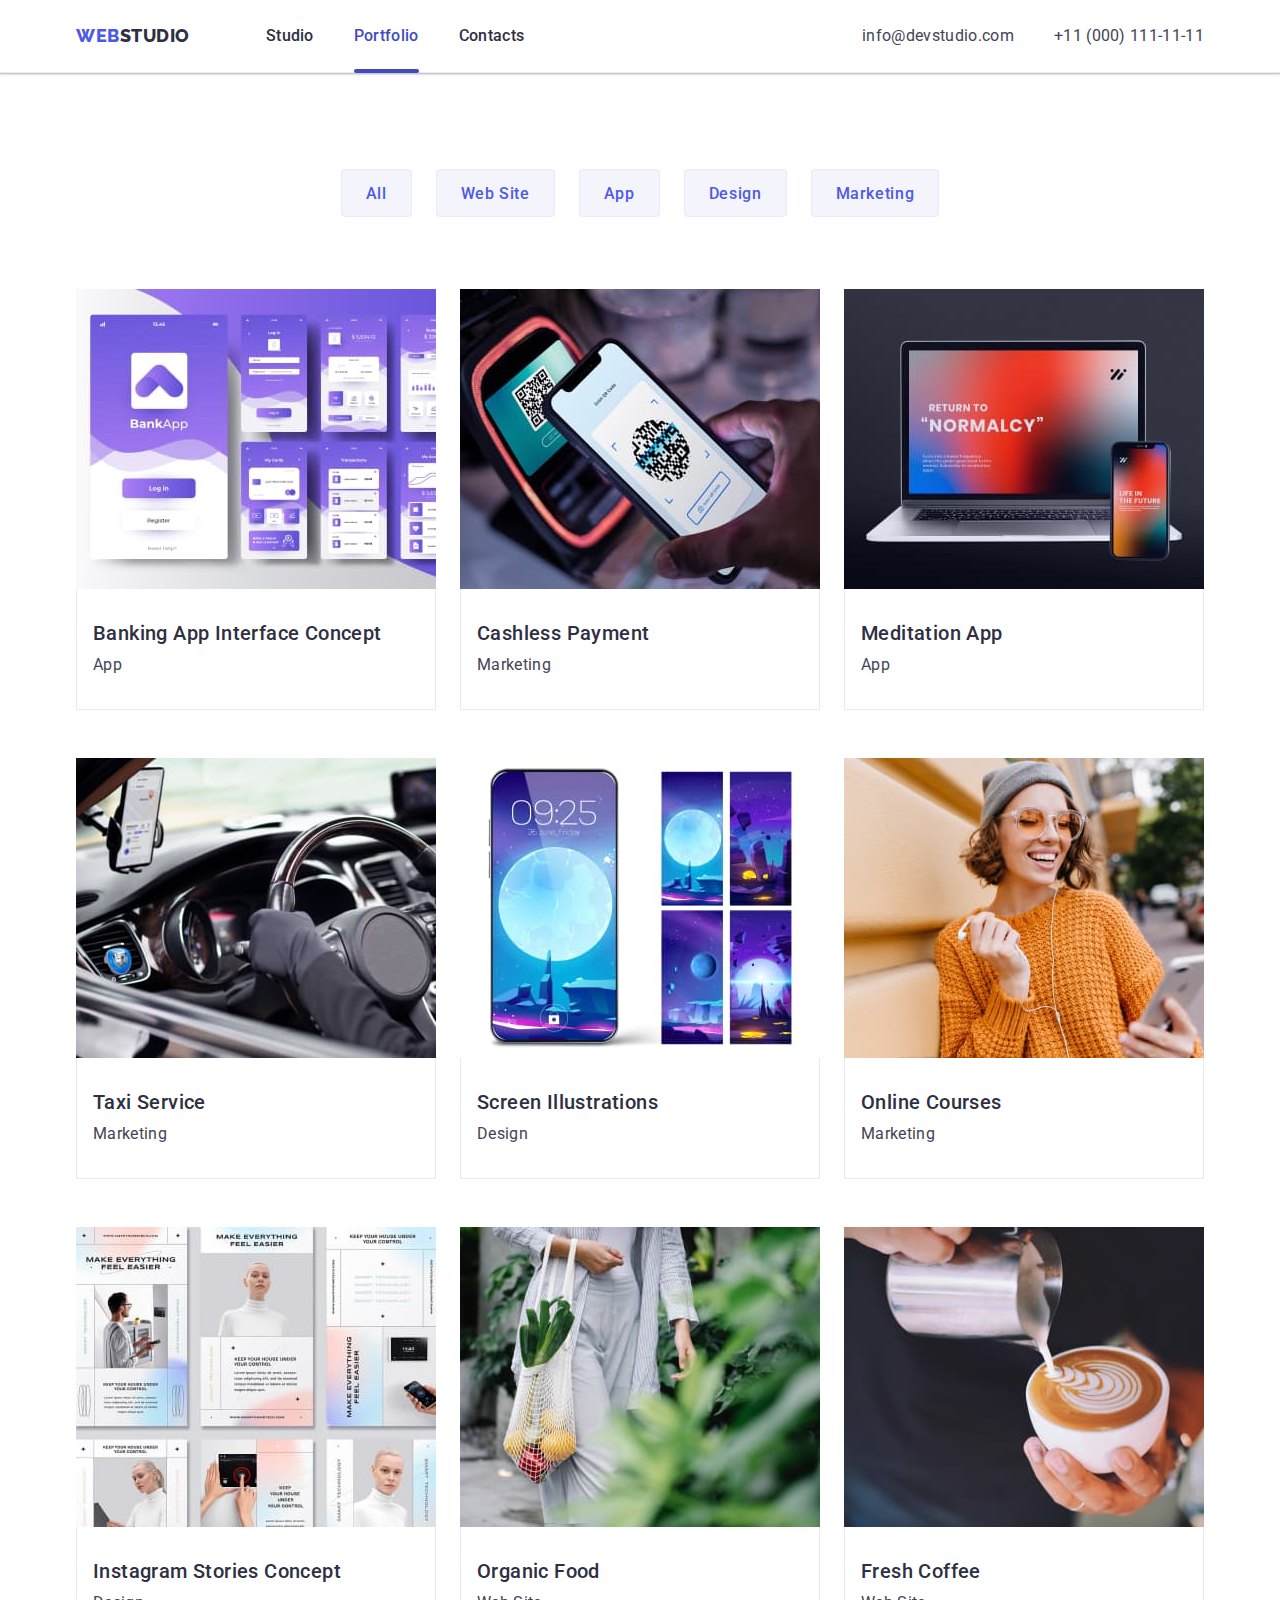
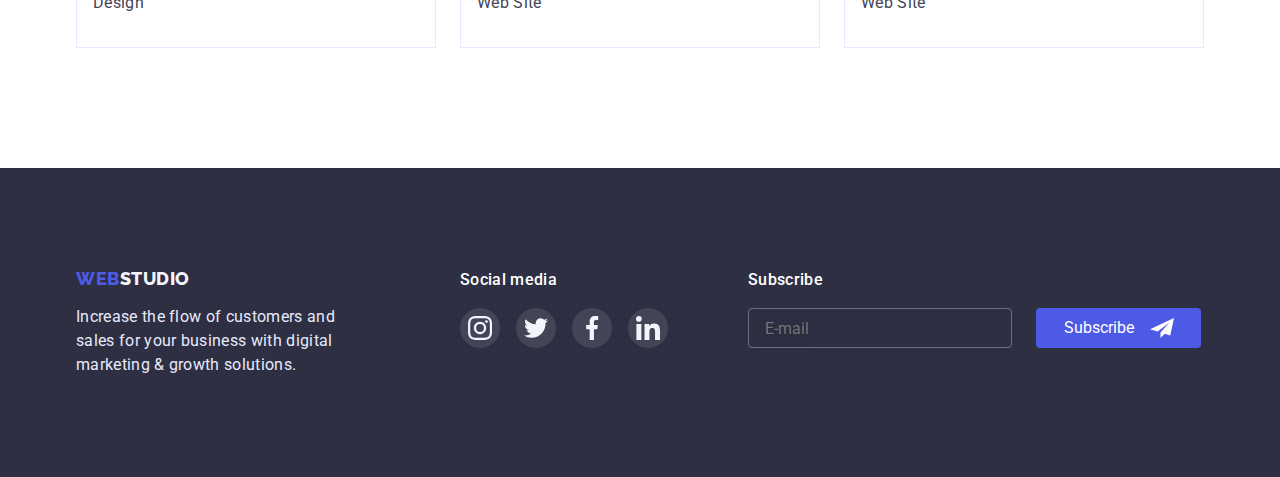
==== portfolio.html @ bc5c9323 "1" ====
<!DOCTYPE html>
<html lang="en">
  <head>
    <meta charset="UTF-8" />
    <meta http-equiv="X-UA-Compatible" content="IE=edge" />
    <meta name="viewport" content="width=device-width, initial-scale=1.0" />
    <title>Document</title>
    <link rel="preconnect" href="https://fonts.googleapis.com" />
    <link rel="preconnect" href="https://fonts.gstatic.com" crossorigin />
    <link
      href="https://fonts.googleapis.com/css2?family=Raleway:wght@800&family=Roboto:wght@400;500;700;900&display=swap"
      rel="stylesheet"
    />
    <link rel="stylesheet" href="./css/modern-normalize.css" />
    <link rel="stylesheet" href="./css/styles.css" />
  </head>
  <body>
    <header class="header">
      <div class="container header-container">
        <nav class="nav-list link">
          <a href="./index.html" class="logo-link link"
            >Web<span class="logo-span-header">Studio</span></a
          >
          <ul class="header-list list">
            <li class="header-title">
              <a href="./index.html" class="header-title-item link">Studio</a>
            </li>
            <li class="header-title">
              <a
                href="./portfolio.html"
                class="header-title-item link portfolio"
                >Portfolio</a
              >
            </li>
            <li class="header-title">
              <a href="" class="header-title-item link">Contacts</a>
            </li>
          </ul>
        </nav>
        <address class="contact-list-title">
          <ul class="contact-list list">
            <li class="contact-item-list">
              <a href="mailto:info@devstudio.com" class="contact-item link"
                >info@devstudio.com</a
              >
            </li>
            <li class="contact-item-list">
              <a href="tel:+110001111111" class="contact-item link"
                >+11 (000) 111-11-11</a
              >
            </li>
          </ul>
        </address>
      </div>
    </header>
    <main>
      <section class="portfolio-section">
        <div class="container">
          <h1 class="visually-hidden">gh</h1>
          <ul class="filters-list list">
            <li>
              <button type="button" class="filters-btn">All</button>
            </li>
            <li>
              <button type="button" class="filters-btn">Web Site</button>
            </li>
            <li>
              <button type="button" class="filters-btn">App</button>
            </li>
            <li>
              <button type="button" class="filters-btn">Design</button>
            </li>
            <li>
              <button type="button" class="filters-btn">Marketing</button>
            </li>
          </ul>
          <ul class="examples-title-list list">
            <li class="examples-list">
              <a href="" class="examples-link link">
                <div class="examples-img-div">
                  <img
                    src="./images/img8.jpg"
                    alt=""
                    width="360"
                    height="300"
                    class="link"
                  />
                  <p class="examples-img-text">
                    14 Stylish and User-Friendly App Design Concepts · Task
                    Manager App · Calorie Tracker App · Exotic Fruit Ecommerce
                    App · Cloud Storage App
                  </p>
                </div>
                <div class="examples-text-div">
                  <h2 class="examples-title">Banking App Interface Concept</h2>
                  <p class="examples-text">App</p>
                </div></a
              >
            </li>
            <li class="examples-list">
              <a href="" class="examples-link link">
                <div class="examples-img-div">
                  <img
                    src="./images/img9.jpg"
                    alt=""
                    width="360"
                    height="300"
                    class="link"
                  />
                  <p class="examples-img-text">
                    14 Stylish and User-Friendly App Design Concepts · Task
                    Manager App · Calorie Tracker App · Exotic Fruit Ecommerce
                    App · Cloud Storage App
                  </p>
                </div>
                <div class="examples-text-div">
                  <h2 class="examples-title">Cashless Payment</h2>
                  <p class="examples-text">Marketing</p>
                </div></a
              >
            </li>
            <li class="examples-list">
              <a href="" class="examples-link link">
                <div class="examples-img-div">
                  <img
                    src="./images/img10.jpg"
                    alt=""
                    width="360"
                    height="300"
                    class="link"
                  />
                  <p class="examples-img-text">
                    14 Stylish and User-Friendly App Design Concepts · Task
                    Manager App · Calorie Tracker App · Exotic Fruit Ecommerce
                    App · Cloud Storage App
                  </p>
                </div>
                <div class="examples-text-div">
                  <h2 class="examples-title">Meditation App</h2>
                  <p class="examples-text">App</p>
                </div>
              </a>
            </li>
            <li class="examples-list">
              <a href="" class="examples-link link">
                <div class="examples-img-div">
                  <img
                    src="./images/img11.jpg"
                    alt=""
                    width="360"
                    height="300"
                    class="link"
                  />
                  <p class="examples-img-text">
                    14 Stylish and User-Friendly App Design Concepts · Task
                    Manager App · Calorie Tracker App · Exotic Fruit Ecommerce
                    App · Cloud Storage App
                  </p>
                </div>
                <div class="examples-text-div">
                  <h2 class="examples-title">Taxi Service</h2>
                  <p class="examples-text">Marketing</p>
                </div></a
              >
            </li>
            <li class="examples-list">
              <a href="" class="examples-link link">
                <div class="examples-img-div">
                  <img
                    src="./images/img12.jpg"
                    alt=""
                    width="360"
                    height="300"
                    class="link"
                  />
                  <p class="examples-img-text">
                    14 Stylish and User-Friendly App Design Concepts · Task
                    Manager App · Calorie Tracker App · Exotic Fruit Ecommerce
                    App · Cloud Storage App
                  </p>
                </div>
                <div class="examples-text-div">
                  <h2 class="examples-title">Screen Illustrations</h2>
                  <p class="examples-text">Design</p>
                </div></a
              >
            </li>
            <li class="examples-list">
              <a href="" class="examples-link link">
                <div class="examples-img-div">
                  <img
                    src="./images/img13.jpg"
                    alt=""
                    width="360"
                    height="300"
                    class="link"
                  />
                  <p class="examples-img-text">
                    14 Stylish and User-Friendly App Design Concepts · Task
                    Manager App · Calorie Tracker App · Exotic Fruit Ecommerce
                    App · Cloud Storage App
                  </p>
                </div>
                <div class="examples-text-div">
                  <h2 class="examples-title">Online Courses</h2>
                  <p class="examples-text">Marketing</p>
                </div></a
              >
            </li>
            <li class="examples-list">
              <a href="" class="examples-link link">
                <div class="examples-img-div">
                  <img
                    src="./images/img14.jpg"
                    alt=""
                    width="360"
                    height="300"
                    class="link"
                  />
                  <p class="examples-img-text">
                    14 Stylish and User-Friendly App Design Concepts · Task
                    Manager App · Calorie Tracker App · Exotic Fruit Ecommerce
                    App · Cloud Storage App
                  </p>
                </div>
                <div class="examples-text-div">
                  <h2 class="examples-title">Instagram Stories Concept</h2>
                  <p class="examples-text">Design</p>
                </div></a
              >
            </li>
            <li class="examples-list">
              <a href="" class="examples-link link">
                <div class="examples-img-div">
                  <img
                    src="./images/img15.jpg"
                    alt=""
                    width="360"
                    height="300"
                    class="link"
                  />
                  <p class="examples-img-text">
                    14 Stylish and User-Friendly App Design Concepts · Task
                    Manager App · Calorie Tracker App · Exotic Fruit Ecommerce
                    App · Cloud Storage App
                  </p>
                </div>
                <div class="examples-text-div">
                  <h2 class="examples-title">Organic Food</h2>
                  <p class="examples-text">Web Site</p>
                </div></a
              >
            </li>
            <li class="examples-list">
              <a href="" class="examples-link link">
                <div class="examples-img-div">
                  <img
                    src="./images/img16.jpg"
                    alt=""
                    width="360"
                    height="300"
                    class="link"
                  />
                  <p class="examples-img-text">
                    14 Stylish and User-Friendly App Design Concepts · Task
                    Manager App · Calorie Tracker App · Exotic Fruit Ecommerce
                    App · Cloud Storage App
                  </p>
                </div>
                <div class="examples-text-div">
                  <h2 class="examples-title">Fresh Coffee</h2>
                  <p class="examples-text">Web Site</p>
                </div></a
              >
            </li>
          </ul>
        </div>
      </section>
    </main>
    <footer class="footer">
      <div class="container footer-div">
        <div>
          <a href="./index.html" class="logo-link link"
            >Web<span class="logo-span-footer">Studio</span></a
          >
          <p class="footer-text">
            Increase the flow of customers and sales for your business with
            digital marketing & growth solutions.
          </p>
        </div>
        <div class="footer-soc-div">
          <p class="footer-soc-text">Social media</p>
          <ul class="footer-soc-list list">
            <li class="footer-soc-item">
              <a class="footer-soc-link link" href="">
                <svg width="24" height="24" class="footer-soc-icon">
                  <use href="./images/icons.svg#icon-instagram"></use>
                </svg>
              </a>
            </li>
            <li class="footer-soc-item">
              <a class="footer-soc-link link" href="">
                <svg width="24" height="24" class="footer-soc-icon">
                  <use href="./images/icons.svg#icon-twitter"></use>
                </svg>
              </a>
            </li>
            <li class="footer-soc-item">
              <a class="footer-soc-link link" href="">
                <svg width="24" height="24" class="footer-soc-icon">
                  <use href="./images/icons.svg#icon-facebook"></use>
                </svg>
              </a>
            </li>
            <li class="footer-soc-item">
              <a class="footer-soc-link link" href="">
                <svg width="24" height="24" class="footer-soc-icon">
                  <use href="./images/icons.svg#icon-linkedin"></use>
                </svg>
              </a>
            </li>
          </ul>
        </div>
        <div class="footer-email-div">
          <p class="footer-sub-text">Subscribe</p>
          <form class="footer-form">
            <input
              type="email"
              name="footer-email"
              class="footer-email"
              placeholder="E-mail"
            />
            <button type="submit" class="footer-sub-btn">
              Subscribe
              <svg width="24" height="24">
                <use href="./images/icons.svg#icon-telegram"></use>
              </svg>
            </button>
          </form>
        </div>
      </div>
    </footer>
  </body>
</html>
---- css/styles.css ----
body {
  font-family: "Roboto", sans-serif;
  font-style: normal;
  background-color: var(--color5);
  color: var(--color3);
}
:root {
  --color1: #4d5ae5;
  --color2: #2e2f42;
  --color3: #434455;
  --color4: #404bbf;
  --color5: #ffffff;
  --color6: #f4f4fd;
  --color7: #e7e9fc;
  --gradient-color: linear-gradient(
    rgba(46, 47, 66, 0.7),
    rgba(46, 47, 66, 0.7)
  );
}
ul {
  margin: 0;
  padding: 0;
}
h1,
h2,
h3 {
  margin: 0;
  padding: 0;
}
p {
  margin: 0;
  padding: 0;
}
img {
  display: block;
  max-width: 100%;
  height: auto;
}
label {
  display: block;
}
.container {
  width: 1158px;
  margin: 0 auto;
  padding: 0 15px;
}
.section {
  padding: 120px 0;
}
.visually-hidden {
  position: absolute;
  width: 1px;
  height: 1px;
  margin: -1px;
  border: 0;
  padding: 0;
  white-space: nowrap;
  clip-path: inset(100%);
  clip: rect(0 0 0 0);
  overflow: hidden;
}
/* ----------Header-------- */
.header {
  border-bottom: 1px solid var(--color7);
  box-shadow: 0px 2px 1px rgba(46, 47, 66, 0.08),
    0px 1px 1px rgba(46, 47, 66, 0.16), 0px 1px 6px rgba(46, 47, 66, 0.08);
}
.header-container {
  display: flex;
  justify-content: space-between;
  align-items: center;
}
.nav-list {
  display: flex;
  align-items: center;
}
.logo-link {
  list-style: none;
  font-family: "Raleway", sans-serif;
  font-weight: 800;
  font-size: 18px;
  line-height: 1.17;
  letter-spacing: 0.03em;
  text-transform: uppercase;
  text-decoration: none;
  color: var(--color1);
}
.logo-link {
  margin-right: 76px;
}
.link {
  text-decoration: none;
}
.logo-span-header {
  color: var(--color2);
}
.list {
  list-style: none;
}
.header-list {
  display: flex;
  gap: 40px;
}
.header-list {
  list-style: none;
}
.header-title-item {
  font-weight: 500;
  font-size: 16px;
  line-height: 1.5;
  letter-spacing: 0.02em;
  color: var(--color2);
  padding: 24px 0;
  display: block;
  position: relative;
  transition-property: color;
  transition-duration: 250ms;
  transition-timing-function: cubic-bezier(0.4, 0, 0.2, 1);
}
.header-title-item:hover,
.header-title-item:focus {
  color: var(--color4);
}
.contact-list-title {
  font-style: normal;
}
.contact-list {
  display: flex;
  gap: 40px;
}
.contact-item {
  font-size: 16px;
  line-height: 1.5;
  letter-spacing: 0.02em;
  color: var(--color3);
  transition-property: color;
  transition-duration: 250ms;
  transition-timing-function: cubic-bezier(0.4, 0, 0.2, 1);
}
.contact-item:hover,
.contact-item:focus {
  color: var(--color4);
}

.studio::after,
.portfolio::after {
  background-color: var(--color4);
  border-radius: 2px;
  width: 100%;
  height: 4px;
  content: "";
  display: block;
  position: absolute;
  bottom: -1px;
}
.studio,
.portfolio {
  color: var(--color4);
}
/* ----------Sector 1 index.html--------- */
.title {
  background-color: var(--color2);
  background-image: var(--gradient-color), url(../images/people-office\ 1.jpg);
  background-repeat: no-repeat;
  background-position: center;
  background-size: cover;
  max-width: 1440px;
  margin: 0 auto;
}
.title-text {
  font-weight: 700;
  font-size: 56px;
  line-height: 1.07;
  text-align: center;
  letter-spacing: 0.02em;
  color: var(--color5);
  margin-bottom: 48px;
}
.title-btn {
  width: 169px;
  height: 56px;
  font-family: "Roboto", sans-serif;
  font-weight: 500;
  font-size: 16px;
  line-height: 1.5;
  letter-spacing: 0.04em;
  color: var(--color5);
  cursor: pointer;
  background-color: var(--color1);
  box-shadow: 0px 4px 4px rgba(0, 0, 0, 0.15);
  border-radius: 4px;
  border: transparent;
  transition-property: background-color;
  transition-duration: 250ms;
  transition-timing-function: cubic-bezier(0.4, 0, 0.2, 1);
}
.title-btn:hover,
.title-btn:focus {
  background-color: var(--color4);
}
.title-container {
  max-width: 496px;
  padding: 188px 0;
  text-align: center;
}
/* ----------Sector 2 index.html--------- */
.plan-list-section {
  display: flex;
  align-items: flex-start;
  justify-content: center;
  gap: 24px;
}
.plan-list {
  flex-basis: 264px;
}
.plan-item {
  font-weight: 500;
  font-size: 20px;
  line-height: 1.2;
  letter-spacing: 0.02em;
  color: var(--color2);
}
.plan-item {
  margin-bottom: 8px;
  margin-top: 8px;
}
.plan-text {
  font-size: 16px;
  line-height: 1.5;
  letter-spacing: 0.02em;
}
.plan-div {
  width: 264px;
  height: 112px;
  background-color: var(--color6);
  display: flex;
  justify-content: center;
  align-items: center;
}
.plan-icon {
  width: 64px;
  height: 64px;
}
/* ----------Sector 3 index.html--------- */
.servises-title-list {
  font-weight: 700;
  font-size: 36px;
  line-height: 1.11;
  text-align: center;
  letter-spacing: 0.02em;
  text-transform: capitalize;
  color: var(--color2);
}
.servises-title-list {
  margin-bottom: 72px;
}
.servises-list {
  display: flex;
  align-items: center;
  justify-content: center;
  gap: 24px;
}

.servises-section {
  padding-top: 0;
}
/* ----------Sector 4 index.html--------- */
.team {
  background-color: var(--color6);
}
.team-list {
  background-color: var(--color5);
  box-shadow: 0px 1px 6px rgba(46, 47, 66, 0.08),
    0px 1px 1px rgba(46, 47, 66, 0.16), 0px 2px 1px rgba(46, 47, 66, 0.08);
  border-radius: 0px 0px 4px 4px;
}
.team-heading {
  font-weight: 700;
  font-size: 36px;
  line-height: 1.11;
  text-align: center;
  letter-spacing: 0.02em;
  text-transform: capitalize;
  color: var(--color2);
}
.team-heading {
  margin-bottom: 72px;
}
.team-list-section {
  display: flex;
  align-items: center;
  justify-content: center;
  gap: 24px;
}
.team-title {
  font-weight: 500;
  font-size: 20px;
  line-height: 1.2;
  text-align: center;
  letter-spacing: 0.02em;
  color: var(--color2);
  margin-bottom: 8px;
}
.team-text {
  font-size: 16px;
  line-height: 1.5;
  text-align: center;
  letter-spacing: 0.02em;
  margin-bottom: 8px;
}
.team-card-div {
  padding: 32px 16px;
}
.team-soc-list {
  display: flex;
  justify-content: center;
  gap: 24px;
}
.team-soc-item {
  width: 40px;
  height: 40px;
}
.team-soc-link {
  width: 100%;
  height: 100%;
  border-radius: 50%;
  background-color: var(--color1);
  display: flex;
  justify-content: center;
  align-items: center;
  transition-property: background-color;
  transition-duration: 250ms;
  transition-timing-function: cubic-bezier(0.4, 0, 0.2, 1);
}
.team-soc-icon {
  fill: var(--color6);
}
.team-soc-link:hover,
.team-soc-link:focus {
  background-color: var(--color4);
}
/* ----------Sector 5 index.html--------- */
.custumers-text {
  font-weight: 700;
  font-size: 36px;
  line-height: 1.11;
  text-align: center;
  letter-spacing: 0.02em;
  text-transform: capitalize;
  color: var(--color2);
  margin-bottom: 72px;
}
.custumers-list {
  display: flex;
  justify-content: center;
  align-items: center;
  gap: 24px;
}
.custumers-icon {
  width: 104px;
  height: 56px;
  fill: #8e8f99;
  transition-property: fill;
  transition-duration: 250ms;
  transition-timing-function: cubic-bezier(0.4, 0, 0.2, 1);
}
.custumers-link {
  width: 168px;
  height: 88px;
  display: flex;
  justify-content: center;
  align-items: center;
  border: 1px solid #8e8f99;
  border-radius: 4px;
  transition-property: border-color;
  transition-duration: 250ms;
  transition-timing-function: cubic-bezier(0.4, 0, 0.2, 1);
}
.custumers-link:hover,
.custumers-link:focus {
  border-color: var(--color4);
}
.custumers-link:hover .custumers-icon,
.custumers-link:focus .custumers-icon {
  fill: var(--color4);
}

/* ----------Sector 1 portfolio.html--------- */
.portfolio-section {
  padding: 96px 0 120px 0;
}
.filters-list {
  margin-bottom: 72px;
}
.filters-list {
  display: flex;
  align-items: center;
  justify-content: center;
  gap: 24px;
}
.filters-btn {
  cursor: pointer;
  background-color: var(--color6);
  border: 1px solid var(--color7);
  border-radius: 4px;
  flex: none;
  order: 3;
  flex-grow: 0;
  height: 48px;
  padding: 12px 24px;
}
.filters-btn {
  font-family: "Roboto", sans-serif;
  font-weight: 500;
  font-size: 16px;
  line-height: 1.5;
  text-align: center;
  letter-spacing: 0.04em;
  color: var(--color1);
  transition-property: color, background-color, border, box-shadow;
  transition-duration: 250ms;
  transition-timing-function: cubic-bezier(0.4, 0, 0.2, 1);
}
.filters-btn:hover,
.filters-btn:focus {
  color: var(--color5);
  background-color: var(--color4);
  box-shadow: 0px 3px 1px rgba(0, 0, 0, 0.1), 0px 2px 1px rgba(0, 0, 0, 0.08),
    0px 2px 2px rgba(0, 0, 0, 0.12);
  border-radius: 4px;
  border: 1px solid var(--color4);
}
.examples-title-list {
  display: flex;
  align-items: center;
  flex-direction: row;
  justify-content: center;
  flex-wrap: wrap;
  row-gap: 48px;
  column-gap: 24px;
}
.examples-title {
  font-weight: 500;
  font-size: 20px;
  line-height: 1.2;
  letter-spacing: 0.02em;
  color: var(--color2);
  margin-bottom: 8px;
}
.examples-text {
  font-size: 16px;
  line-height: 1.5;
  letter-spacing: 0.02em;
  color: var(--color3);
}
.examples-list:hover .examples-img-text {
  transform: translateY(0);
}
.examples-link {
  display: block;
  transition-property: box-shadow;
  transition-duration: 250ms;
  transition-timing-function: cubic-bezier(0.4, 0, 0.2, 1);
}
.examples-img-div {
  position: relative;
  overflow: hidden;
}
.examples-img-text {
  position: absolute;
  top: 0;
  font-size: 16px;
  line-height: 1.5;
  letter-spacing: 0.02em;
  padding: 40px 32px;
  color: var(--color6);
  background-color: var(--color1);
  height: 100%;
  width: 100%;
  transform: translateY(100%);
  transition-property: transform;
  transition-duration: 250ms;
  transition-timing-function: cubic-bezier(0.4, 0, 0.2, 1);
}
.examples-link:hover,
.examples-link:focus {
  box-shadow: 0px 1px 6px rgba(46, 47, 66, 0.08),
    0px 1px 1px rgba(46, 47, 66, 0.16), 0px 2px 1px rgba(46, 47, 66, 0.08);
}
.examples-text-div {
  padding: 32px 0;
  padding-left: 16px;
  border-left: 1px solid var(--color7);
  border-right: 1px solid var(--color7);
  border-bottom: 1px solid var(--color7);
}
/* ---------Footer--------- */
.footer {
  background-color: var(--color2);
  padding: 100px 0;
}
.footer-div {
  display: flex;
}
.footer-text {
  font-size: 16px;
  line-height: 1.5;
  letter-spacing: 0.02em;
  color: var(--color7);
}
.footer-text {
  max-width: 264px;
  margin-top: 16px;
}
.logo-span-footer {
  color: var(--color6);
}
.footer-soc-div {
  margin-left: 120px;
}
.footer-soc-text {
  font-weight: 500;
  font-size: 16px;
  line-height: 1.5;
  letter-spacing: 0.02em;
  color: var(--color5);
  margin-bottom: 16px;
}
.footer-soc-list {
  display: flex;
  justify-content: center;
  gap: 16px;
}
.footer-soc-item {
  width: 40px;
  height: 40px;
}
.footer-soc-link {
  width: 100%;
  height: 100%;
  border-radius: 50%;
  background-color: rgba(255, 255, 255, 0.1);
  display: flex;
  justify-content: center;
  align-items: center;
  transition-property: background-color;
  transition-duration: 250ms;
  transition-timing-function: cubic-bezier(0.4, 0, 0.2, 1);
}
.footer-soc-icon {
  fill: var(--color6);
}
.footer-soc-link:hover,
.footer-soc-link:focus {
  background-color: #31d0aa;
}
.footer-email-div {
  margin-left: 80px;
}
.footer-form {
  display: flex;
  margin-top: 16px;
}
.footer-sub-text {
  font-weight: 500;
  font-size: 16px;
  line-height: 1.5;
  letter-spacing: 0.02em;
  color: var(--color5);
}
.footer-email {
  border: 1px solid rgba(255, 255, 255, 0.3);
  filter: drop-shadow(0px 4px 4px rgba(0, 0, 0, 0.15));
  border-radius: 4px;
  background-color: transparent;
  width: 264px;
  height: 40px;
  padding: 8px 0 8px 16px;
}
.footer-sub-btn {
  display: flex;
  flex-direction: row;
  justify-content: center;
  align-items: center;
  padding: 8px 24px;
  gap: 16px;
  color: var(--color5);
  background: var(--color1);
  border-radius: 4px;
  border: transparent;
  width: 165px;
  height: 40px;
  margin-left: 24px;
}
/*-----------Modal-window----------*/
.backdrop {
  position: fixed;
  top: 0;
  width: 100%;
  height: 100%;
  background-color: rgba(46, 47, 66, 0.4);
  transition-property: opacity, visibility;
  transition-duration: 250ms;
  transition-timing-function: cubic-bezier(0.4, 0, 0.2, 1);
}
.modal {
  width: 408px;
  min-height: 584px;
  background-color: #fcfcfc;
  box-shadow: 0px 1px 1px rgba(0, 0, 0, 0.14), 0px 1px 3px rgba(0, 0, 0, 0.12),
    0px 2px 1px rgba(0, 0, 0, 0.2);
  border-radius: 4px;
  position: absolute;
  top: 50%;
  left: 50%;
  transform: translate(-50%, -50%);
  padding: 24px;
  padding-top: 72px;
}
.modal-close-btn {
  height: 24px;
  width: 24px;
  justify-content: center;
  align-items: center;
  background-color: #e7e9fc;
  border: 1px solid rgba(0, 0, 0, 0.1);
  border-radius: 50%;
  display: flex;
  position: absolute;
  top: 24px;
  right: 24px;
  cursor: pointer;
  transition-property: fill, background-color;
  transition-duration: 250ms;
  transition-timing-function: cubic-bezier(0.4, 0, 0.2, 1);
}
.modal-close-btn:hover,
.modal-close-btn:focus {
  fill: #fff;
  background-color: var(--color4);
}
.is-hidden {
  opacity: 0;
  visibility: hidden;
  pointer-events: none;
}
.modal-div {
  margin-bottom: 8px;
}
.modal-title {
  font-weight: 500;
  font-size: 16px;
  line-height: 1.5;
  text-align: center;
  letter-spacing: 0.02em;
  margin-bottom: 16px;
}
.modal-input {
  width: 100%;
  height: 40px;
  border: 1px solid rgba(33, 33, 33, 0.2);
  border-radius: 4px;
  padding-left: 38px;
  outline: transparent;
  transition-property: border-color;
  transition-duration: 250ms;
  transition-timing-function: cubic-bezier(0.4, 0, 0.2, 1);
}
.modal-input:focus {
  border-color: var(--color1);
}
.modal-input:focus + .modal-input-svg {
  fill: var(--color1);
}
.modal-textarea {
  width: 100%;
  height: 120px;
  resize: none;
}
.modal-label {
  font-size: 12px;
  line-height: 1.17;
  letter-spacing: 0.01em;
  color: #8e8f99;
  margin-bottom: 4px;
}
.modal-input-div {
  position: relative;
}
.modal-input-svg {
  position: absolute;
  top: 50%;
  left: 16px;
  transform: translateY(-50%);
  transition-property: fill;
  transition-duration: 250ms;
  transition-timing-function: cubic-bezier(0.4, 0, 0.2, 1);
}
.modal-textarea-div {
  margin-bottom: 16px;
}
.modal-textarea {
  display: block;
  width: 100%;
  height: 120px;
  padding: 8px 16px;
  border: 1px solid rgba(33, 33, 33, 0.2);
  border-radius: 4px;
  outline: transparent;
  transition-property: border-color;
  transition-duration: 250ms;
  transition-timing-function: cubic-bezier(0.4, 0, 0.2, 1);
}
.modal-textarea:focus {
  border-color: var(--color1);
}
.modal-check:checked + .modal-check-text span {
  border: none;
  background-color: var(--color4);
  fill: var(--color6);
}
.modal-check:focus + .modal-check-text span {
  border-color: var(--color4);
}
.modal-check-text {
  font-size: 12px;
  line-height: 1.17;
  letter-spacing: 0.04em;
  color: #757575;
  display: flex;
  align-items: baseline;
  margin-bottom: 24px;
}
.modal-check-span {
  margin-right: 8px;
}
.modal-check-text span {
  width: 16px;
  height: 16px;
  border: 1.25px solid #2e2f42;
  border-radius: 2px;
  display: flex;
  align-items: center;
  justify-content: center;
  fill: transparent;
  transition-property: fill, background-color, border, border-color;
  transition-duration: 250ms;
  transition-timing-function: cubic-bezier(0.4, 0, 0.2, 1);
}
.modal-check-link {
  font-size: 12px;
  line-height: 1.33;
  letter-spacing: 0.04em;
  text-decoration-line: underline;
  color: var(--color1);
  margin-left: 4px;
}
.modal-send-btn {
  font-weight: 500;
  font-size: 16px;
  line-height: 1.5;
  text-align: center;
  letter-spacing: 0.04em;
  background-color: var(--color1);
  color: #fff;
  width: 169px;
  height: 56px;
  position: relative;
  left: 25%;
  box-shadow: 0px 4px 4px rgba(0, 0, 0, 0.15);
  border-radius: 4px;
  border-color: transparent;
  transition-property: background-color;
  transition-duration: 250ms;
  transition-timing-function: cubic-bezier(0.4, 0, 0.2, 1);
}
.modal-send-btn:hover,
.modal-send-btn:focus {
  background-color: var(--color4);
}
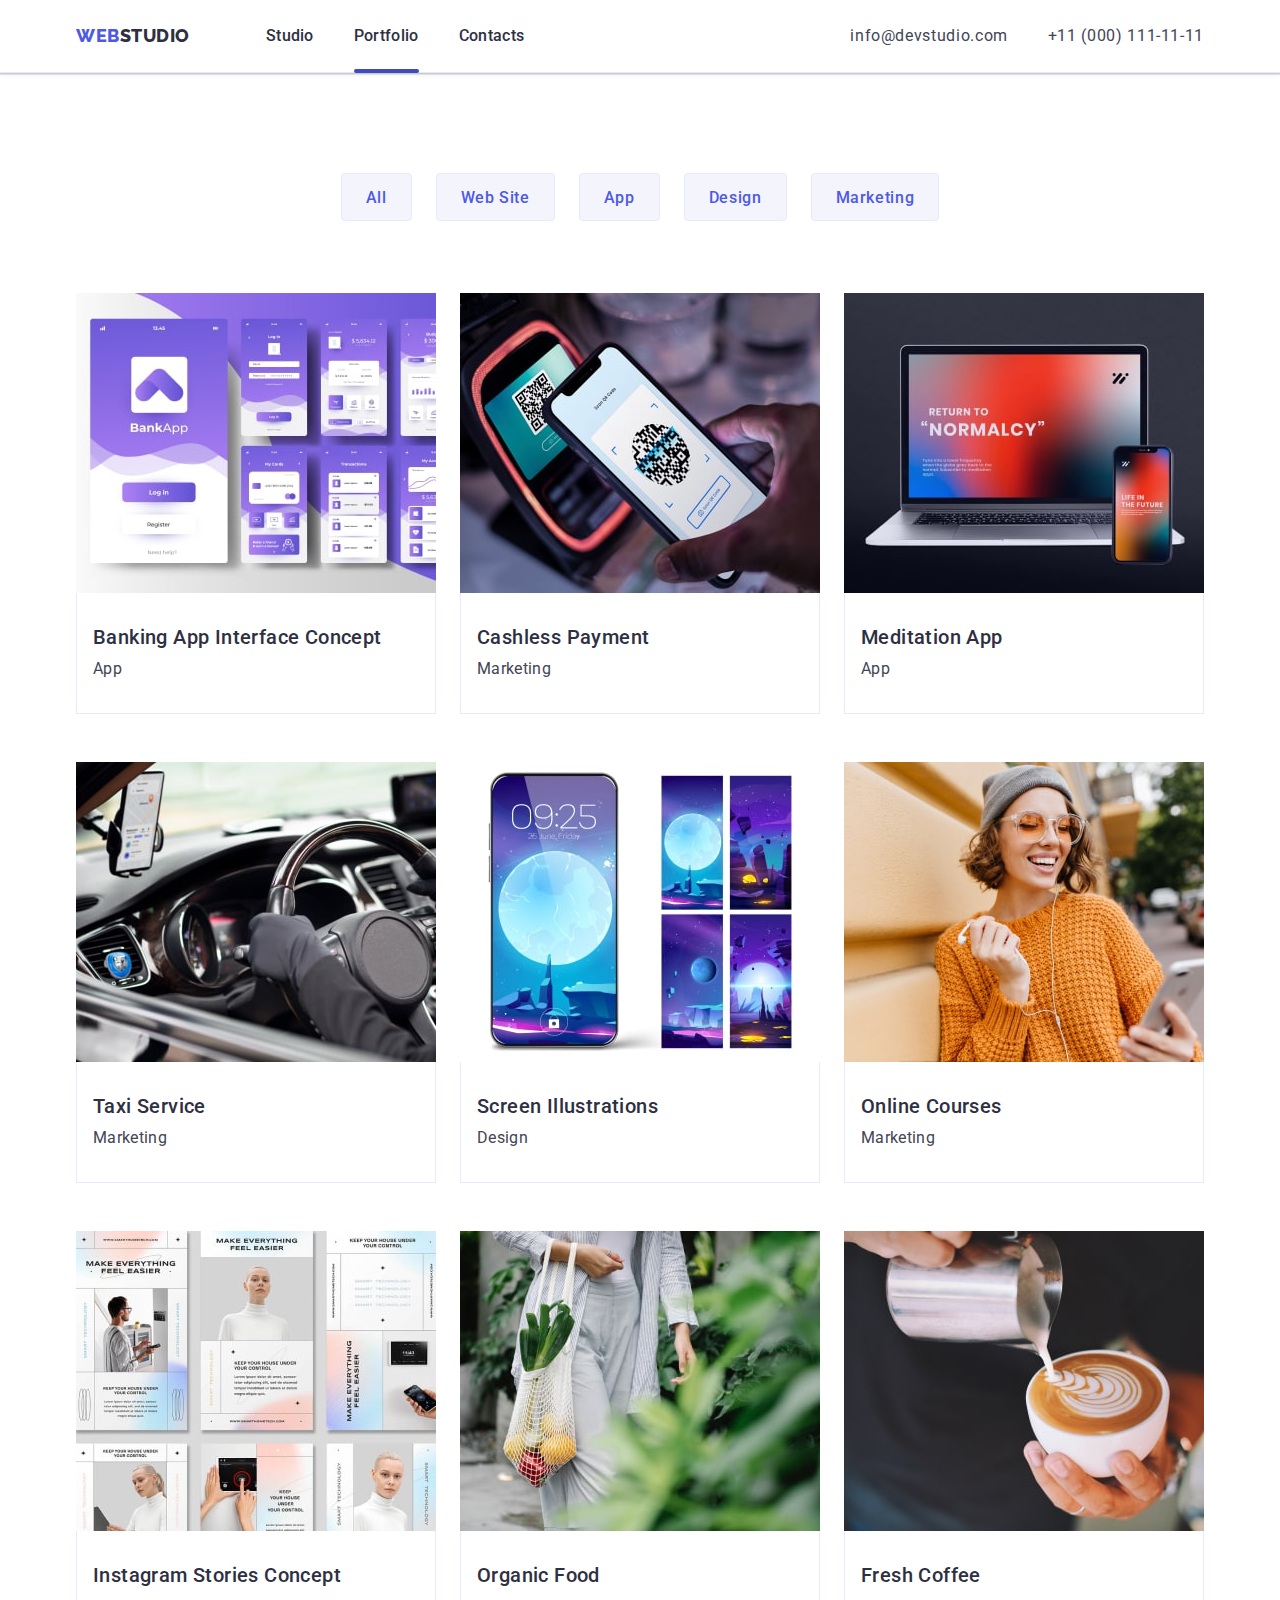
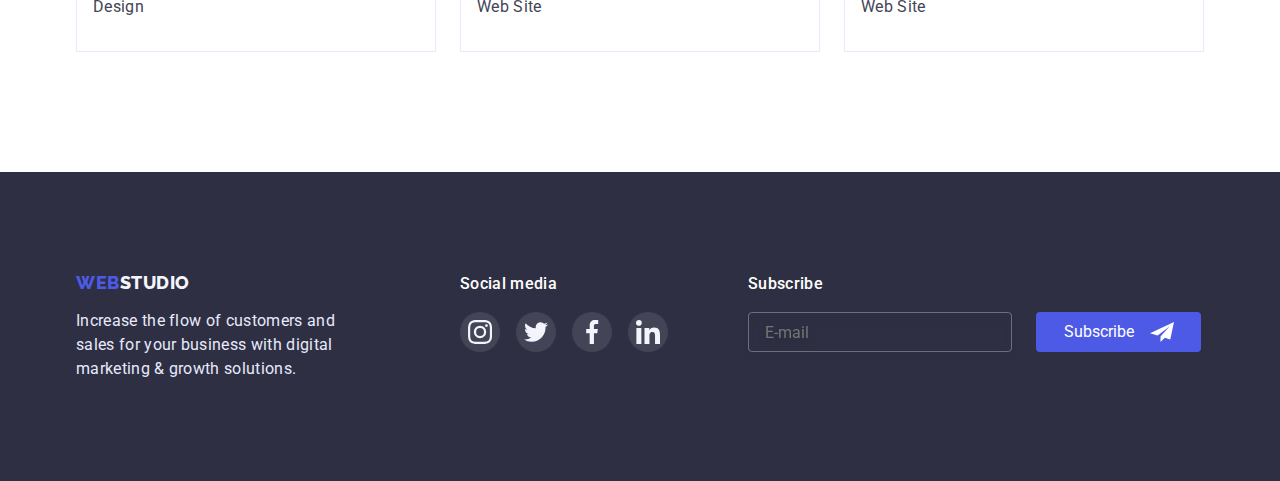
==== commit c6fbac9a: "3" ====
--- a/portfolio.html
+++ b/portfolio.html
@@ -17,40 +17,49 @@
   <body>
     <header class="header">
       <div class="container header-container">
-        <nav class="nav-list link">
+        <div class="menu-div">
           <a href="./index.html" class="logo-link link"
             >Web<span class="logo-span-header">Studio</span></a
           >
-          <ul class="header-list list">
-            <li class="header-title">
-              <a href="./index.html" class="header-title-item link">Studio</a>
-            </li>
-            <li class="header-title">
-              <a
-                href="./portfolio.html"
-                class="header-title-item link portfolio"
-                >Portfolio</a
-              >
-            </li>
-            <li class="header-title">
-              <a href="" class="header-title-item link">Contacts</a>
-            </li>
-          </ul>
-        </nav>
-        <address class="contact-list-title">
-          <ul class="contact-list list">
-            <li class="contact-item-list">
-              <a href="mailto:info@devstudio.com" class="contact-item link"
-                >info@devstudio.com</a
-              >
-            </li>
-            <li class="contact-item-list">
-              <a href="tel:+110001111111" class="contact-item link"
-                >+11 (000) 111-11-11</a
-              >
-            </li>
-          </ul>
-        </address>
+          <button type="button" class="menu-btn" data-menu-open>
+            <svg width="32" height="22" class="menu-icon">
+              <use href="./images/icons.svg#icon-menu"></use>
+            </svg>
+          </button>
+        </div>
+        <div class="nav-container">
+          <nav class="nav-list link">
+            <ul class="header-list list">
+              <li class="header-title">
+                <a href="./index.html" class="header-title-item link">Studio</a>
+              </li>
+              <li class="header-title">
+                <a
+                  href="./portfolio.html"
+                  class="header-title-item link portfolio"
+                  >Portfolio</a
+                >
+              </li>
+              <li class="header-title">
+                <a href="" class="header-title-item link">Contacts</a>
+              </li>
+            </ul>
+          </nav>
+          <address class="contact-list-title">
+            <ul class="contact-list list">
+              <li class="contact-item-list">
+                <a href="mailto:info@devstudio.com" class="contact-item link"
+                  >info@devstudio.com</a
+                >
+              </li>
+              <li class="contact-item-list">
+                <a href="tel:+110001111111" class="contact-item link"
+                  >+11 (000) 111-11-11</a
+                >
+              </li>
+            </ul>
+          </address>
+        </div>
       </div>
     </header>
     <main>
@@ -78,13 +87,36 @@
             <li class="examples-list">
               <a href="" class="examples-link link">
                 <div class="examples-img-div">
-                  <img
-                    src="./images/img8.jpg"
-                    alt=""
-                    width="360"
-                    height="300"
-                    class="link"
-                  />
+                  <picture>
+                    <source
+                      srcset="
+                        ./images/portfolio1-desk-1x-min.jpg 1x,
+                        ./images/portfolio1-desk-2x-min.jpg 2x
+                      "
+                      media="(min-width: 1158px)"
+                    />
+                    <source
+                      srcset="
+                        ./images/portfolio1-tab-1x-min.jpg 1x,
+                        ./images/portfolio1-tab-2x-min.jpg 2x
+                      "
+                      media="(min-width: 768px)"
+                    />
+                    <source
+                      srcset="
+                        ./images/portfolio1-mob-1x-min.jpg 1x,
+                        ./images/portfolio1-mob-2x-min.jpg 2x
+                      "
+                      media="(max-width: 767px)"
+                    />
+                    <img
+                      src="./images/portfolio1-desk-1x-min.jpg"
+                      alt=""
+                      width="396"
+                      height="280"
+                      class="link photo"
+                    />
+                  </picture>
                   <p class="examples-img-text">
                     14 Stylish and User-Friendly App Design Concepts · Task
                     Manager App · Calorie Tracker App · Exotic Fruit Ecommerce
@@ -100,13 +132,36 @@
             <li class="examples-list">
               <a href="" class="examples-link link">
                 <div class="examples-img-div">
-                  <img
-                    src="./images/img9.jpg"
-                    alt=""
-                    width="360"
-                    height="300"
-                    class="link"
-                  />
+                  <picture>
+                    <source
+                      srcset="
+                        ./images/portfolio2-desk-1x-min.jpg 1x,
+                        ./images/portfolio2-desk-2x-min.jpg 2x
+                      "
+                      media="(min-width: 1158px)"
+                    />
+                    <source
+                      srcset="
+                        ./images/portfolio2-tab-1x-min.jpg 1x,
+                        ./images/portfolio2-tab-2x-min.jpg 2x
+                      "
+                      media="(min-width: 768px)"
+                    />
+                    <source
+                      srcset="
+                        ./images/portfolio2-mob-1x-min.jpg 1x,
+                        ./images/portfolio2-mob-2x-min.jpg 2x
+                      "
+                      media="(max-width: 767px)"
+                    />
+                    <img
+                      src="./images/portfolio2-desk-1x-min.jpg"
+                      alt=""
+                      width="396"
+                      height="280"
+                      class="link photo"
+                    />
+                  </picture>
                   <p class="examples-img-text">
                     14 Stylish and User-Friendly App Design Concepts · Task
                     Manager App · Calorie Tracker App · Exotic Fruit Ecommerce
@@ -122,13 +177,36 @@
             <li class="examples-list">
               <a href="" class="examples-link link">
                 <div class="examples-img-div">
-                  <img
-                    src="./images/img10.jpg"
-                    alt=""
-                    width="360"
-                    height="300"
-                    class="link"
-                  />
+                  <picture>
+                    <source
+                      srcset="
+                        ./images/portfolio3-desk-1x-min.jpg 1x,
+                        ./images/portfolio3-desk-2x-min.jpg 2x
+                      "
+                      media="(min-width: 1158px)"
+                    />
+                    <source
+                      srcset="
+                        ./images/portfolio3-tab-1x-min.jpg 1x,
+                        ./images/portfolio3-tab-2x-min.jpg 2x
+                      "
+                      media="(min-width: 768px)"
+                    />
+                    <source
+                      srcset="
+                        ./images/portfolio3-mob-1x-min.jpg 1x,
+                        ./images/portfolio3-mob-2x-min.jpg 2x
+                      "
+                      media="(max-width: 767px)"
+                    />
+                    <img
+                      src="./images/portfolio3-desk-1x-min.jpg"
+                      alt=""
+                      width="396"
+                      height="280"
+                      class="link photo"
+                    />
+                  </picture>
                   <p class="examples-img-text">
                     14 Stylish and User-Friendly App Design Concepts · Task
                     Manager App · Calorie Tracker App · Exotic Fruit Ecommerce
@@ -144,13 +222,36 @@
             <li class="examples-list">
               <a href="" class="examples-link link">
                 <div class="examples-img-div">
-                  <img
-                    src="./images/img11.jpg"
-                    alt=""
-                    width="360"
-                    height="300"
-                    class="link"
-                  />
+                  <picture>
+                    <source
+                      srcset="
+                        ./images/portfolio4-desk-1x-min.jpg 1x,
+                        ./images/portfolio4-desk-2x-min.jpg 2x
+                      "
+                      media="(min-width: 1158px)"
+                    />
+                    <source
+                      srcset="
+                        ./images/portfolio4-tab-1x-min.jpg 1x,
+                        ./images/portfolio4-tab-2x-min.jpg 2x
+                      "
+                      media="(min-width: 768px)"
+                    />
+                    <source
+                      srcset="
+                        ./images/portfolio4-mob-1x-min.jpg 1x,
+                        ./images/portfolio4-mob-2x-min.jpg 2x
+                      "
+                      media="(max-width: 767px)"
+                    />
+                    <img
+                      src="./images/portfolio4-desk-1x-min.jpg"
+                      alt=""
+                      width="396"
+                      height="280"
+                      class="link photo"
+                    />
+                  </picture>
                   <p class="examples-img-text">
                     14 Stylish and User-Friendly App Design Concepts · Task
                     Manager App · Calorie Tracker App · Exotic Fruit Ecommerce
@@ -166,13 +267,36 @@
             <li class="examples-list">
               <a href="" class="examples-link link">
                 <div class="examples-img-div">
-                  <img
-                    src="./images/img12.jpg"
-                    alt=""
-                    width="360"
-                    height="300"
-                    class="link"
-                  />
+                  <picture>
+                    <source
+                      srcset="
+                        ./images/portfolio5-desk-1x-min.jpg 1x,
+                        ./images/portfolio5-desk-2x-min.jpg 2x
+                      "
+                      media="(min-width: 1158px)"
+                    />
+                    <source
+                      srcset="
+                        ./images/portfolio5-tab-1x-min.jpg 1x,
+                        ./images/portfolio5-tab-2x-min.jpg 2x
+                      "
+                      media="(min-width: 768px)"
+                    />
+                    <source
+                      srcset="
+                        ./images/portfolio5-mob-1x-min.jpg 1x,
+                        ./images/portfolio5-mob-2x-min.jpg 2x
+                      "
+                      media="(max-width: 767px)"
+                    />
+                    <img
+                      src="./images/portfolio5-desk-1x-min.jpg"
+                      alt=""
+                      width="396"
+                      height="280"
+                      class="link photo"
+                    />
+                  </picture>
                   <p class="examples-img-text">
                     14 Stylish and User-Friendly App Design Concepts · Task
                     Manager App · Calorie Tracker App · Exotic Fruit Ecommerce
@@ -188,13 +312,36 @@
             <li class="examples-list">
               <a href="" class="examples-link link">
                 <div class="examples-img-div">
-                  <img
-                    src="./images/img13.jpg"
-                    alt=""
-                    width="360"
-                    height="300"
-                    class="link"
-                  />
+                  <picture>
+                    <source
+                      srcset="
+                        ./images/portfolio6-desk-1x-min.jpg 1x,
+                        ./images/portfolio6-desk-2x-min.jpg 2x
+                      "
+                      media="(min-width: 1158px)"
+                    />
+                    <source
+                      srcset="
+                        ./images/portfolio6-tab-1x-min.jpg 1x,
+                        ./images/portfolio6-tab-2x-min.jpg 2x
+                      "
+                      media="(min-width: 768px)"
+                    />
+                    <source
+                      srcset="
+                        ./images/portfolio6-mob-1x-min.jpg 1x,
+                        ./images/portfolio6-mob-2x-min.jpg 2x
+                      "
+                      media="(max-width: 767px)"
+                    />
+                    <img
+                      src="./images/portfolio6-desk-1x-min.jpg"
+                      alt=""
+                      width="396"
+                      height="280"
+                      class="link photo"
+                    />
+                  </picture>
                   <p class="examples-img-text">
                     14 Stylish and User-Friendly App Design Concepts · Task
                     Manager App · Calorie Tracker App · Exotic Fruit Ecommerce
@@ -210,13 +357,36 @@
             <li class="examples-list">
               <a href="" class="examples-link link">
                 <div class="examples-img-div">
-                  <img
-                    src="./images/img14.jpg"
-                    alt=""
-                    width="360"
-                    height="300"
-                    class="link"
-                  />
+                  <picture>
+                    <source
+                      srcset="
+                        ./images/portfolio7-desk-1x-min.jpg 1x,
+                        ./images/portfolio7-desk-2x-min.jpg 2x
+                      "
+                      media="(min-width: 1158px)"
+                    />
+                    <source
+                      srcset="
+                        ./images/portfolio7-tab-1x-min.jpg 1x,
+                        ./images/portfolio7-tab-2x-min.jpg 2x
+                      "
+                      media="(min-width: 768px)"
+                    />
+                    <source
+                      srcset="
+                        ./images/portfolio7-mob-1x-min.jpg 1x,
+                        ./images/portfolio7-mob-2x-min.jpg 2x
+                      "
+                      media="(max-width: 767px)"
+                    />
+                    <img
+                      src="./images/portfolio7-desk-1x-min.jpg"
+                      alt=""
+                      width="396"
+                      height="280"
+                      class="link photo"
+                    />
+                  </picture>
                   <p class="examples-img-text">
                     14 Stylish and User-Friendly App Design Concepts · Task
                     Manager App · Calorie Tracker App · Exotic Fruit Ecommerce
@@ -232,13 +402,36 @@
             <li class="examples-list">
               <a href="" class="examples-link link">
                 <div class="examples-img-div">
-                  <img
-                    src="./images/img15.jpg"
-                    alt=""
-                    width="360"
-                    height="300"
-                    class="link"
-                  />
+                  <picture>
+                    <source
+                      srcset="
+                        ./images/portfolio8-desk-1x-min.jpg 1x,
+                        ./images/portfolio8-desk-2x-min.jpg 2x
+                      "
+                      media="(min-width: 1158px)"
+                    />
+                    <source
+                      srcset="
+                        ./images/portfolio8-tab-1x-min.jpg 1x,
+                        ./images/portfolio8-tab-2x-min.jpg 2x
+                      "
+                      media="(min-width: 768px)"
+                    />
+                    <source
+                      srcset="
+                        ./images/portfolio8-mob-1x-min.jpg 1x,
+                        ./images/portfolio8-mob-2x-min.jpg 2x
+                      "
+                      media="(max-width: 767px)"
+                    />
+                    <img
+                      src="./images/portfolio8-desk-1x-min.jpg"
+                      alt=""
+                      width="396"
+                      height="280"
+                      class="link photo"
+                    />
+                  </picture>
                   <p class="examples-img-text">
                     14 Stylish and User-Friendly App Design Concepts · Task
                     Manager App · Calorie Tracker App · Exotic Fruit Ecommerce
@@ -254,13 +447,36 @@
             <li class="examples-list">
               <a href="" class="examples-link link">
                 <div class="examples-img-div">
-                  <img
-                    src="./images/img16.jpg"
-                    alt=""
-                    width="360"
-                    height="300"
-                    class="link"
-                  />
+                  <picture>
+                    <source
+                      srcset="
+                        ./images/portfolio9-desk-1x-min.jpg 1x,
+                        ./images/portfolio9-desk-2x-min.jpg 2x
+                      "
+                      media="(min-width: 1158px)"
+                    />
+                    <source
+                      srcset="
+                        ./images/portfolio9-tab-1x-min.jpg 1x,
+                        ./images/portfolio9-tab-2x-min.jpg 2x
+                      "
+                      media="(min-width: 768px)"
+                    />
+                    <source
+                      srcset="
+                        ./images/portfolio9-mob-1x-min.jpg 1x,
+                        ./images/portfolio9-mob-2x-min.jpg 2x
+                      "
+                      media="(max-width: 767px)"
+                    />
+                    <img
+                      src="./images/portfolio9-desk-1x-min.jpg"
+                      alt=""
+                      width="396"
+                      height="280"
+                      class="link photo"
+                    />
+                  </picture>
                   <p class="examples-img-text">
                     14 Stylish and User-Friendly App Design Concepts · Task
                     Manager App · Calorie Tracker App · Exotic Fruit Ecommerce
@@ -278,9 +494,9 @@
       </section>
     </main>
     <footer class="footer">
-      <div class="container footer-div">
-        <div>
-          <a href="./index.html" class="logo-link link"
+      <div class="container footer-container">
+        <div class="footer-div footer-logo-div">
+          <a href="./index.html" class="logo-link link footer-logo-link"
             >Web<span class="logo-span-footer">Studio</span></a
           >
           <p class="footer-text">
@@ -288,7 +504,7 @@
             digital marketing & growth solutions.
           </p>
         </div>
-        <div class="footer-soc-div">
+        <div class="footer-soc-div footer-div">
           <p class="footer-soc-text">Social media</p>
           <ul class="footer-soc-list list">
             <li class="footer-soc-item">
@@ -321,7 +537,7 @@
             </li>
           </ul>
         </div>
-        <div class="footer-email-div">
+        <div class="footer-email-div footer-div">
           <p class="footer-sub-text">Subscribe</p>
           <form class="footer-form">
             <input
@@ -340,5 +556,77 @@
         </div>
       </div>
     </footer>
+    <!-- ----------Menu window--------- -->
+    <div class="backdrop-menu is-hidden" data-menu>
+      <button type="button" data-menu-close class="menu-close-btn">
+        <svg width="8" height="8">
+          <use href="./images/icons.svg#icon-close"></use>
+        </svg>
+      </button>
+      <nav class="menu-nav-list link">
+        <ul class="menu-list list">
+          <li class="menu-title">
+            <a href="./index.html" class="menu-title-item link">Studio</a>
+          </li>
+          <li class="menu-title">
+            <a
+              href="./portfolio.html"
+              class="menu-title-item link portfolio-menu"
+              >Portfolio</a
+            >
+          </li>
+          <li class="menu-title">
+            <a href="" class="menu-title-item link">Contacts</a>
+          </li>
+        </ul>
+      </nav>
+      <address class="menu-contact-title">
+        <ul class="menu-contact-list list">
+          <li class="menu-contact-item-list">
+            <a href="tel:+110001111111" class="menu-num-item link"
+              >+11 (000) 111-11-11</a
+            >
+          </li>
+          <li class="menu-contact-item-list">
+            <a href="mailto:info@devstudio.com" class="menu-mail-item link"
+              >info@devstudio.com</a
+            >
+          </li>
+        </ul>
+        <div class="menu-soc-div">
+          <ul class="menu-soc-list list">
+            <li class="menu-soc-item">
+              <a class="menu-soc-link link" href="">
+                <svg width="24" height="24" class="menu-soc-icon">
+                  <use href="./images/icons.svg#icon-instagram"></use>
+                </svg>
+              </a>
+            </li>
+            <li class="menu-soc-item">
+              <a class="menu-soc-link link" href="">
+                <svg width="24" height="24" class="menu-soc-icon">
+                  <use href="./images/icons.svg#icon-twitter"></use>
+                </svg>
+              </a>
+            </li>
+            <li class="menu-soc-item">
+              <a class="menu-soc-link link" href="">
+                <svg width="24" height="24" class="menu-soc-icon">
+                  <use href="./images/icons.svg#icon-facebook"></use>
+                </svg>
+              </a>
+            </li>
+            <li class="menu-soc-item">
+              <a class="menu-soc-link link" href="">
+                <svg width="24" height="24" class="menu-soc-icon">
+                  <use href="./images/icons.svg#icon-linkedin"></use>
+                </svg>
+              </a>
+            </li>
+          </ul>
+        </div>
+      </address>
+    </div>
+    <script src="./js/mobile-menu.js"></script>
   </body>
 </html>
--- a/css/styles.css
+++ b/css/styles.css
@@ -40,12 +40,12 @@
   display: block;
 }
 .container {
-  width: 1158px;
+  max-width: 428px;
   margin: 0 auto;
   padding: 0 15px;
 }
 .section {
-  padding: 120px 0;
+  padding: 96px 0;
 }
 .visually-hidden {
   position: absolute;
@@ -67,8 +67,10 @@
 }
 .header-container {
   display: flex;
-  justify-content: space-between;
-  align-items: center;
+  align-items: center;
+}
+.nav-container {
+  display: none;
 }
 .nav-list {
   display: flex;
@@ -85,9 +87,7 @@
   text-decoration: none;
   color: var(--color1);
 }
-.logo-link {
-  margin-right: 76px;
-}
+
 .link {
   text-decoration: none;
 }
@@ -97,58 +97,13 @@
 .list {
   list-style: none;
 }
-.header-list {
-  display: flex;
-  gap: 40px;
-}
-.header-list {
-  list-style: none;
-}
-.header-title-item {
-  font-weight: 500;
-  font-size: 16px;
-  line-height: 1.5;
-  letter-spacing: 0.02em;
-  color: var(--color2);
-  padding: 24px 0;
-  display: block;
-  position: relative;
-  transition-property: color;
-  transition-duration: 250ms;
-  transition-timing-function: cubic-bezier(0.4, 0, 0.2, 1);
-}
-.header-title-item:hover,
-.header-title-item:focus {
-  color: var(--color4);
-}
-.contact-list-title {
-  font-style: normal;
-}
-.contact-list {
-  display: flex;
-  gap: 40px;
-}
-.contact-item {
-  font-size: 16px;
-  line-height: 1.5;
-  letter-spacing: 0.02em;
-  color: var(--color3);
-  transition-property: color;
-  transition-duration: 250ms;
-  transition-timing-function: cubic-bezier(0.4, 0, 0.2, 1);
-}
-.contact-item:hover,
-.contact-item:focus {
-  color: var(--color4);
-}
-
 .studio::after,
 .portfolio::after {
   background-color: var(--color4);
   border-radius: 2px;
   width: 100%;
   height: 4px;
-  content: "";
+  content: " ";
   display: block;
   position: absolute;
   bottom: -1px;
@@ -157,24 +112,47 @@
 .portfolio {
   color: var(--color4);
 }
+.menu-div {
+  display: flex;
+  justify-content: space-between;
+  align-items: center;
+  padding: 24px 0;
+  width: 100%;
+}
+.menu-btn {
+  border: transparent;
+  background-color: transparent;
+  transition-duration: 250ms;
+  transition-timing-function: cubic-bezier(0.4, 0, 0.2, 1);
+}
+.menu-icon {
+  stroke: #000;
+}
+
 /* ----------Sector 1 index.html--------- */
 .title {
   background-color: var(--color2);
-  background-image: var(--gradient-color), url(../images/people-office\ 1.jpg);
+  background-image: var(--gradient-color), url(../images/hero-mob-1x-min.jpg);
   background-repeat: no-repeat;
   background-position: center;
   background-size: cover;
   max-width: 1440px;
   margin: 0 auto;
 }
+@media (min-device-pixel-ratio: 2),
+  (min-resolution: 192dpi),
+  (min-resolution: 2dppx) {
+  .title {
+    background-image: var(--gradient-color), url(../images/hero-mob-2x-min.jpg);
+  }
+}
 .title-text {
   font-weight: 700;
-  font-size: 56px;
-  line-height: 1.07;
-  text-align: center;
+  font-size: 36px;
+  line-height: 1.11;
   letter-spacing: 0.02em;
   color: var(--color5);
-  margin-bottom: 48px;
+  margin-bottom: 72px;
 }
 .title-btn {
   width: 169px;
@@ -199,32 +177,37 @@
   background-color: var(--color4);
 }
 .title-container {
-  max-width: 496px;
-  padding: 188px 0;
+  max-width: 320px;
+  padding: 112px 0;
   text-align: center;
 }
 /* ----------Sector 2 index.html--------- */
 .plan-list-section {
   display: flex;
-  align-items: flex-start;
-  justify-content: center;
-  gap: 24px;
+  flex-direction: column;
+  justify-content: center;
+  flex-wrap: wrap;
+  gap: 72px;
 }
 .plan-list {
-  flex-basis: 264px;
-}
+  max-width: 396px;
+  display: flex;
+  flex-wrap: wrap;
+  justify-content: center;
+}
+
 .plan-item {
+  font-weight: 700;
+  font-size: 36px;
+  line-height: 1.11;
+  text-align: center;
+  letter-spacing: 0.02em;
+  text-transform: capitalize;
+  color: var(--color2);
+  margin-bottom: 8px;
+}
+.plan-text {
   font-weight: 500;
-  font-size: 20px;
-  line-height: 1.2;
-  letter-spacing: 0.02em;
-  color: var(--color2);
-}
-.plan-item {
-  margin-bottom: 8px;
-  margin-top: 8px;
-}
-.plan-text {
   font-size: 16px;
   line-height: 1.5;
   letter-spacing: 0.02em;
@@ -233,7 +216,7 @@
   width: 264px;
   height: 112px;
   background-color: var(--color6);
-  display: flex;
+  display: none;
   justify-content: center;
   align-items: center;
 }
@@ -263,6 +246,7 @@
 
 .servises-section {
   padding-top: 0;
+  display: none;
 }
 /* ----------Sector 4 index.html--------- */
 .team {
@@ -288,9 +272,10 @@
 }
 .team-list-section {
   display: flex;
-  align-items: center;
-  justify-content: center;
-  gap: 24px;
+  flex-direction: column;
+  align-items: center;
+  padding: 0;
+  gap: 72px;
 }
 .team-title {
   font-weight: 500;
@@ -354,7 +339,8 @@
   display: flex;
   justify-content: center;
   align-items: center;
-  gap: 24px;
+  flex-wrap: wrap;
+  gap: 72px 16px;
 }
 .custumers-icon {
   width: 104px;
@@ -365,7 +351,7 @@
   transition-timing-function: cubic-bezier(0.4, 0, 0.2, 1);
 }
 .custumers-link {
-  width: 168px;
+  width: 190px;
   height: 88px;
   display: flex;
   justify-content: center;
@@ -387,16 +373,17 @@
 
 /* ----------Sector 1 portfolio.html--------- */
 .portfolio-section {
-  padding: 96px 0 120px 0;
+  padding: 48px 0;
 }
 .filters-list {
-  margin-bottom: 72px;
+  margin-bottom: 48px;
 }
 .filters-list {
   display: flex;
   align-items: center;
-  justify-content: center;
-  gap: 24px;
+  justify-content: flex-start;
+  flex-wrap: wrap;
+  gap: 16px 24px;
 }
 .filters-btn {
   cursor: pointer;
@@ -406,8 +393,8 @@
   flex: none;
   order: 3;
   flex-grow: 0;
-  height: 48px;
-  padding: 12px 24px;
+  height: 40px;
+  padding: 8px 16px;
 }
 .filters-btn {
   font-family: "Roboto", sans-serif;
@@ -432,12 +419,9 @@
 }
 .examples-title-list {
   display: flex;
-  align-items: center;
-  flex-direction: row;
-  justify-content: center;
-  flex-wrap: wrap;
-  row-gap: 48px;
-  column-gap: 24px;
+  flex-direction: column;
+  justify-content: center;
+  gap: 48px 0;
 }
 .examples-title {
   font-weight: 500;
@@ -497,18 +481,19 @@
 /* ---------Footer--------- */
 .footer {
   background-color: var(--color2);
-  padding: 100px 0;
+  padding: 96px 0;
 }
 .footer-div {
   display: flex;
+  justify-content: center;
+  align-items: center;
+  flex-direction: column;
 }
 .footer-text {
   font-size: 16px;
   line-height: 1.5;
   letter-spacing: 0.02em;
   color: var(--color7);
-}
-.footer-text {
   max-width: 264px;
   margin-top: 16px;
 }
@@ -516,7 +501,7 @@
   color: var(--color6);
 }
 .footer-soc-div {
-  margin-left: 120px;
+  margin: 72px 0;
 }
 .footer-soc-text {
   font-weight: 500;
@@ -554,11 +539,8 @@
 .footer-soc-link:focus {
   background-color: #31d0aa;
 }
-.footer-email-div {
-  margin-left: 80px;
-}
 .footer-form {
-  display: flex;
+  width: 100%;
   margin-top: 16px;
 }
 .footer-sub-text {
@@ -573,9 +555,10 @@
   filter: drop-shadow(0px 4px 4px rgba(0, 0, 0, 0.15));
   border-radius: 4px;
   background-color: transparent;
-  width: 264px;
+  width: 100%;
   height: 40px;
   padding: 8px 0 8px 16px;
+  margin-bottom: 16px;
 }
 .footer-sub-btn {
   display: flex;
@@ -590,7 +573,7 @@
   border: transparent;
   width: 165px;
   height: 40px;
-  margin-left: 24px;
+  margin: 0 auto;
 }
 /*-----------Modal-window----------*/
 .backdrop {
@@ -604,7 +587,7 @@
   transition-timing-function: cubic-bezier(0.4, 0, 0.2, 1);
 }
 .modal {
-  width: 408px;
+  width: 392px;
   min-height: 584px;
   background-color: #fcfcfc;
   box-shadow: 0px 1px 1px rgba(0, 0, 0, 0.14), 0px 1px 3px rgba(0, 0, 0, 0.12),
@@ -778,3 +761,352 @@
 .modal-send-btn:focus {
   background-color: var(--color4);
 }
+/* -----------Menu window---------- */
+.backdrop-menu {
+  background-color: #fff;
+  width: 100%;
+  height: 100%;
+  position: fixed;
+  top: 0;
+  padding: 80px 0 40px 40px;
+  scroll-behavior: auto;
+  display: flex;
+  flex-direction: column;
+  justify-content: space-between;
+  transition-property: opacity, visibility;
+  transition-duration: 250ms;
+  transition-timing-function: cubic-bezier(0.4, 0, 0.2, 1);
+}
+.menu-close-btn {
+  height: 24px;
+  width: 24px;
+  justify-content: center;
+  align-items: center;
+  background-color: var(--color5);
+  border: 1px solid rgba(0, 0, 0, 0.1);
+  border-radius: 50%;
+  display: flex;
+  position: absolute;
+  top: 24px;
+  right: 24px;
+  cursor: pointer;
+  transition-property: fill, background-color;
+  transition-duration: 250ms;
+  transition-timing-function: cubic-bezier(0.4, 0, 0.2, 1);
+}
+.menu-close-btn:focus {
+  fill: #fff;
+  background-color: var(--color4);
+}
+.menu-list {
+  display: flex;
+  flex-direction: column;
+  row-gap: 40px;
+}
+.menu-title-item {
+  font-weight: 700;
+  font-size: 36px;
+  line-height: 1.11;
+  letter-spacing: 0.02em;
+  text-transform: capitalize;
+  color: var(--color2);
+}
+.menu-num-item {
+  font-style: normal;
+  font-weight: 700;
+  font-size: 36px;
+  line-height: 1.11;
+  letter-spacing: 0.02em;
+  text-transform: capitalize;
+  color: var(--color1);
+  margin-bottom: 40px;
+  display: block;
+}
+.menu-mail-item {
+  font-style: normal;
+  font-weight: 500;
+  font-size: 20px;
+  line-height: 1.2;
+  letter-spacing: 0.02em;
+  color: var(--color3);
+  margin-bottom: 48px;
+  display: block;
+}
+.menu-soc-div {
+  max-width: 328px;
+}
+.menu-soc-list {
+  display: flex;
+  justify-content: space-between;
+}
+.menu-soc-item {
+  width: 40px;
+  height: 40px;
+}
+.menu-soc-link {
+  width: 100%;
+  height: 100%;
+  border-radius: 50%;
+  background-color: var(--color1);
+  display: flex;
+  justify-content: center;
+  align-items: center;
+  transition-property: background-color;
+  transition-duration: 250ms;
+  transition-timing-function: cubic-bezier(0.4, 0, 0.2, 1);
+}
+.menu-soc-icon {
+  fill: var(--color6);
+}
+.studio-menu,
+.portfolio-menu {
+  color: var(--color4);
+}
+/* ----------Adaptive tablet---------- */
+@media screen and (min-width: 768px) {
+  .container {
+    max-width: 768px;
+  }
+  .menu-div {
+    width: min-content;
+  }
+  .menu-btn {
+    display: none;
+  }
+  .nav-container {
+    display: flex;
+    justify-content: space-between;
+    align-items: center;
+    width: 100%;
+  }
+  .logo-link {
+    margin-right: 120px;
+  }
+  .header-list {
+    display: flex;
+    gap: 40px;
+  }
+  .header-list {
+    list-style: none;
+  }
+  .header-title-item {
+    font-weight: 500;
+    font-size: 16px;
+    line-height: 1.5;
+    letter-spacing: 0.02em;
+    color: var(--color2);
+    padding: 24px 0;
+    display: block;
+    position: relative;
+    transition-property: color;
+    transition-duration: 250ms;
+    transition-timing-function: cubic-bezier(0.4, 0, 0.2, 1);
+  }
+  .header-title-item:hover,
+  .header-title-item:focus {
+    color: var(--color4);
+  }
+  .contact-list-title {
+    font-style: normal;
+  }
+  .contact-list {
+    display: flex;
+    flex-direction: column;
+    gap: 12px;
+  }
+  .contact-item {
+    font-size: 12px;
+    line-height: 1.17;
+    letter-spacing: 0.04em;
+    color: var(--color3);
+    transition-property: color;
+    transition-duration: 250ms;
+    transition-timing-function: cubic-bezier(0.4, 0, 0.2, 1);
+  }
+  .contact-item:hover,
+  .contact-item:focus {
+    color: var(--color4);
+  }
+  .title {
+    background-image: var(--gradient-color), url(../images/hero-tab-1x-min.jpg);
+  }
+  @media (min-device-pixel-ratio: 2),
+    (min-resolution: 192dpi),
+    (min-resolution: 2dppx) {
+    .title {
+      background-image: var(--gradient-color),
+        url(../images/hero-tab-2x-min.jpg);
+    }
+  }
+  .title-text {
+    font-size: 56px;
+    line-height: 60px;
+    margin-bottom: 36px;
+  }
+  .title-container {
+    max-width: 496px;
+  }
+  .plan-list-section {
+    flex-direction: row;
+    gap: 72px 24px;
+  }
+  .plan-list {
+    max-width: 356px;
+    justify-content: start;
+  }
+  .team-list-section {
+    flex-direction: row;
+    gap: 64px 24px;
+    flex-wrap: wrap;
+    justify-content: center;
+  }
+  .custumers-list {
+    gap: 72px 24px;
+  }
+  .custumers-link {
+    width: 168px;
+  }
+  .footer-div {
+    align-items: flex-start;
+  }
+  .footer-container {
+    display: flex;
+    flex-direction: row;
+    flex-wrap: wrap;
+    align-items: baseline;
+    margin-left: 93px;
+  }
+  .footer-logo-div {
+    margin-bottom: 72px;
+  }
+  .footer-soc-div {
+    margin: 0 0 0 24px;
+  }
+  .footer-form {
+    display: flex;
+  }
+  .footer-email-div {
+    display: flex;
+    justify-content: start;
+  }
+  .footer-email {
+    width: 264px;
+    margin: 0 24px 0 0;
+  }
+  .portfolio-section {
+    padding: 64px 0 96px;
+  }
+  .filters-list {
+    margin-bottom: 64px;
+  }
+  .filters-list {
+    display: flex;
+    align-items: center;
+    justify-content: center;
+    flex-wrap: wrap;
+    gap: 16px 24px;
+  }
+  .filters-btn {
+    height: 48px;
+    padding: 12px 24px;
+  }
+  .examples-title-list {
+    flex-direction: row;
+    justify-content: flex-start;
+    flex-wrap: wrap;
+    gap: 72px 24px;
+  }
+  .photo {
+    width: 356px;
+    height: 300px;
+  }
+  .modal {
+    width: 408px;
+  }
+}
+/* ----------Adaptive desktop---------- */
+@media screen and (min-width: 1158px) {
+  .container {
+    max-width: 1158px;
+  }
+  .section {
+    padding: 120px 0;
+  }
+  .logo-link {
+    margin-right: 76px;
+  }
+  .contact-list {
+    display: flex;
+    flex-direction: row;
+    gap: 40px;
+  }
+  .contact-item {
+    font-size: 16px;
+    line-height: 1.5;
+    letter-spacing: 0.04em;
+  }
+  .title {
+    background-image: var(--gradient-color), url(../images/hero-desk-1x-min.jpg);
+  }
+  @media (min-device-pixel-ratio: 2),
+    (min-resolution: 192dpi),
+    (min-resolution: 2dppx) {
+    .title {
+      background-image: var(--gradient-color),
+        url(../images/hero-desk-2x-min.jpg);
+    }
+  }
+  .title-text {
+    margin-bottom: 48px;
+  }
+  .title-container {
+    max-width: 496px;
+    padding: 188px 0;
+  }
+  .plan-item {
+    font-weight: 500;
+    font-size: 20px;
+    line-height: 1.2;
+  }
+  .plan-text {
+    font-weight: 400;
+  }
+  .plan-div {
+    display: flex;
+  }
+  .plan-list {
+    flex-basis: 256px;
+  }
+  .servises-section {
+    display: flex;
+    padding-top: 0;
+  }
+  .footer {
+    padding: 100px 0;
+  }
+  .footer-container {
+    display: flex;
+    flex-direction: row;
+    flex-wrap: nowrap;
+    margin: 0 auto;
+  }
+  .footer-logo-div {
+    margin: 0 120px 0 0;
+  }
+  .footer-soc-div {
+    margin: 0 80px 0 0;
+  }
+  .portfolio-section {
+    padding: 100px 0 120px;
+  }
+  .filters-list {
+    margin-bottom: 72px;
+  }
+  .examples-title-list {
+    gap: 48px 24px;
+  }
+  .photo {
+    width: 360px;
+    height: 300px;
+  }
+}
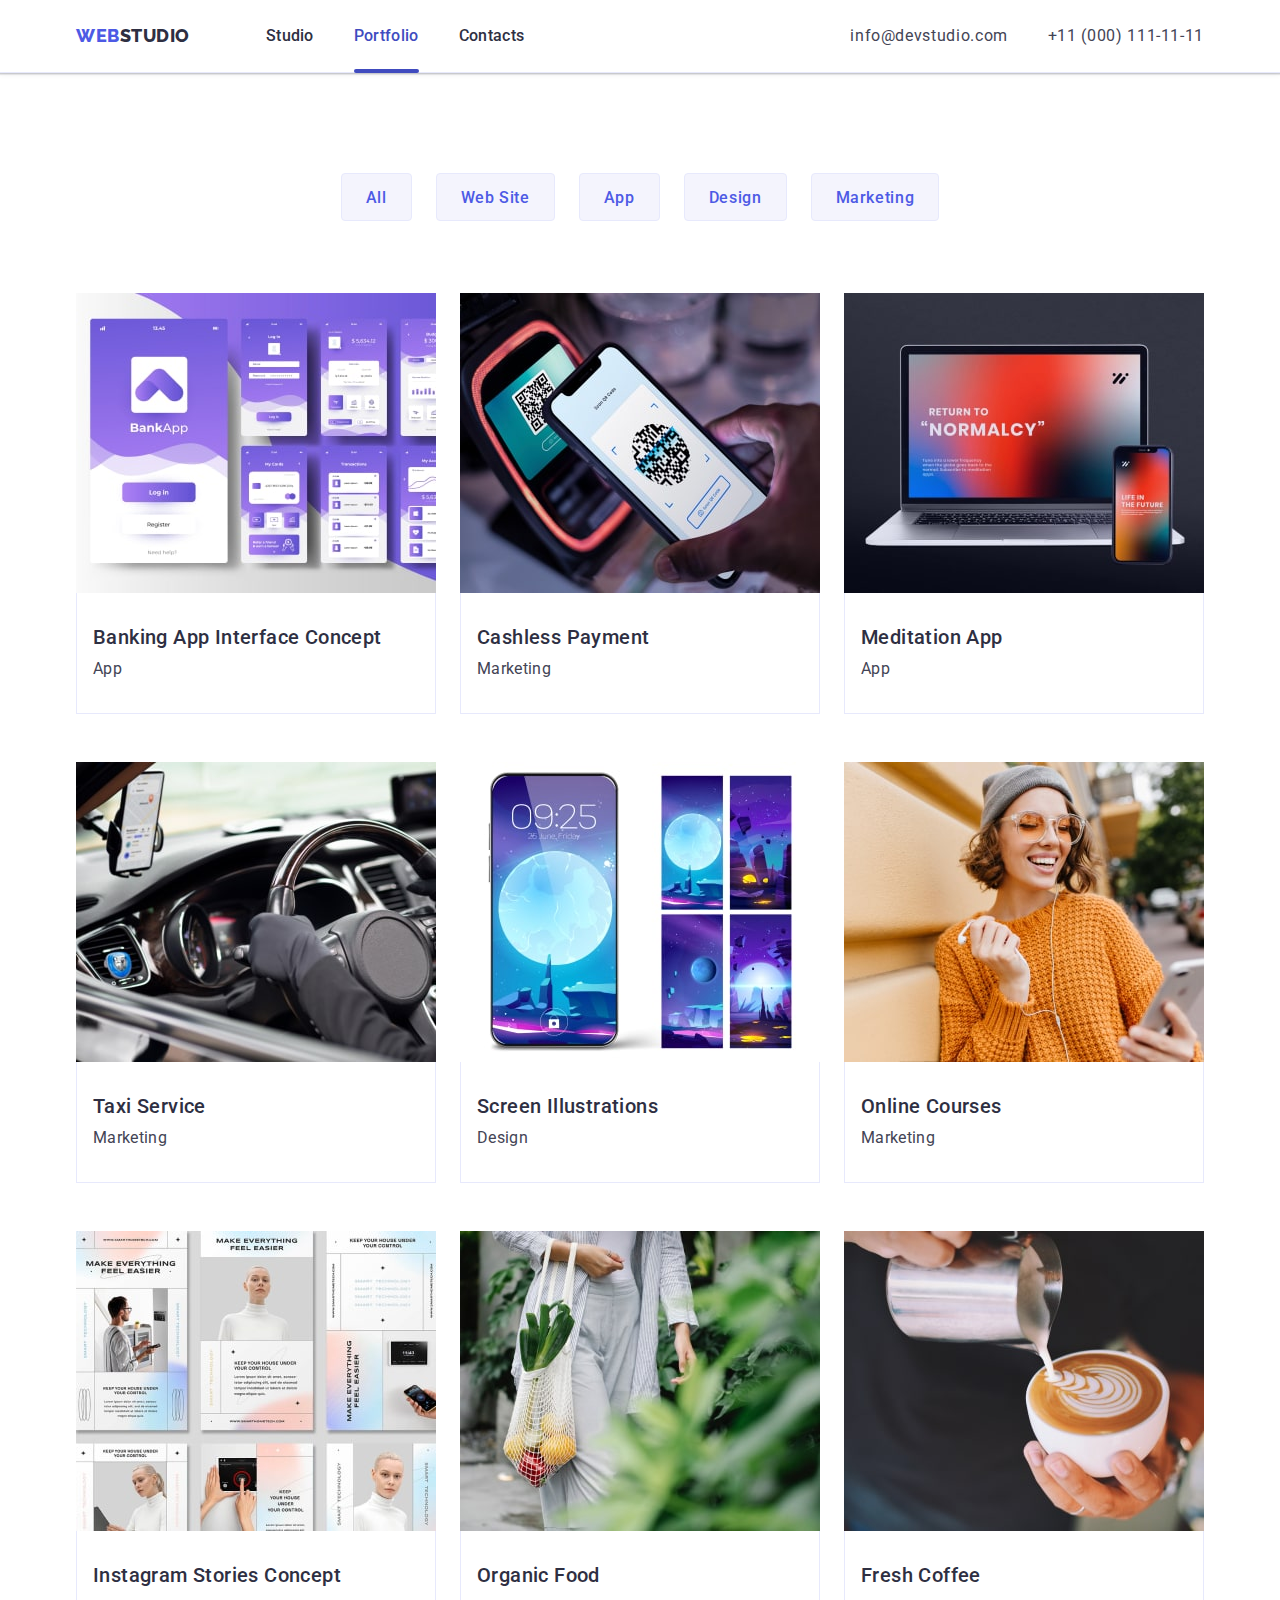
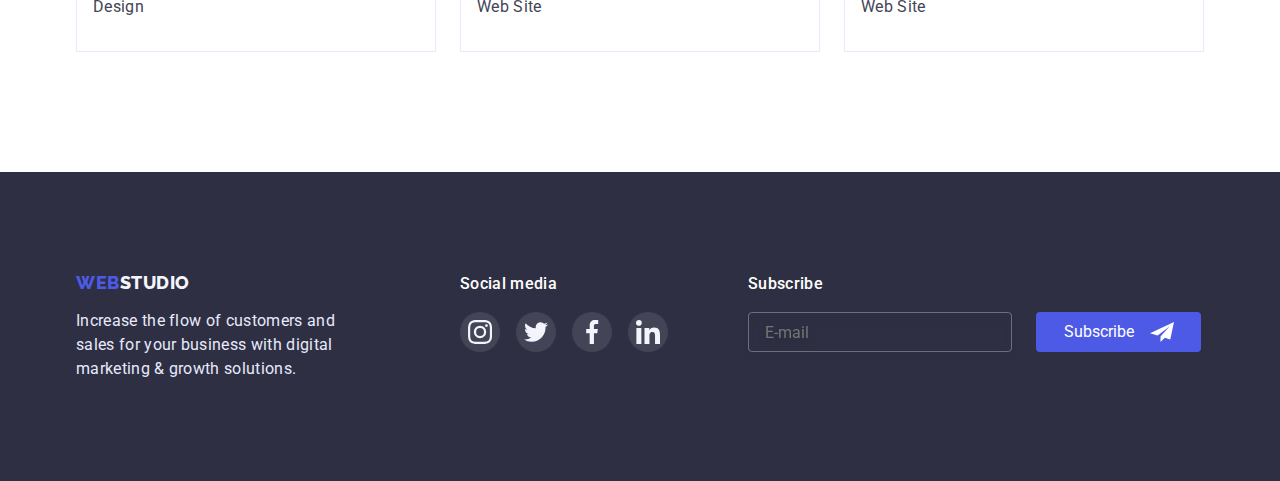
==== commit 606bc985: "4" ====
--- a/portfolio.html
+++ b/portfolio.html
@@ -494,7 +494,7 @@
       </section>
     </main>
     <footer class="footer">
-      <div class="container footer-container">
+      <div class="container footer-container container-tab">
         <div class="footer-div footer-logo-div">
           <a href="./index.html" class="logo-link link footer-logo-link"
             >Web<span class="logo-span-footer">Studio</span></a
--- a/css/styles.css
+++ b/css/styles.css
@@ -107,10 +107,6 @@
   display: block;
   position: absolute;
   bottom: -1px;
-}
-.studio,
-.portfolio {
-  color: var(--color4);
 }
 .menu-div {
   display: flex;
@@ -191,11 +187,8 @@
 }
 .plan-list {
   max-width: 396px;
-  display: flex;
   flex-wrap: wrap;
-  justify-content: center;
-}
-
+}
 .plan-item {
   font-weight: 700;
   font-size: 36px;
@@ -705,12 +698,17 @@
 .modal-check:focus + .modal-check-text span {
   border-color: var(--color4);
 }
+.privacy-div {
+  display: flex;
+  flex-wrap: wrap;
+}
 .modal-check-text {
   font-size: 12px;
   line-height: 1.17;
   letter-spacing: 0.04em;
   color: #757575;
   display: flex;
+  flex-wrap: wrap;
   align-items: baseline;
   margin-bottom: 24px;
 }
@@ -768,7 +766,7 @@
   height: 100%;
   position: fixed;
   top: 0;
-  padding: 80px 0 40px 40px;
+  padding: 80px 20px 40px 40px;
   scroll-behavior: auto;
   display: flex;
   flex-direction: column;
@@ -819,7 +817,6 @@
   letter-spacing: 0.02em;
   text-transform: capitalize;
   color: var(--color1);
-  margin-bottom: 40px;
   display: block;
 }
 .menu-mail-item {
@@ -829,8 +826,10 @@
   line-height: 1.2;
   letter-spacing: 0.02em;
   color: var(--color3);
-  margin-bottom: 48px;
   display: block;
+}
+.menu-contact-item-list {
+  margin-bottom: 40px;
 }
 .menu-soc-div {
   max-width: 328px;
@@ -866,6 +865,10 @@
 @media screen and (min-width: 768px) {
   .container {
     max-width: 768px;
+  }
+  .container-tab {
+    max-width: 582px;
+    margin: 0 auto;
   }
   .menu-div {
     width: min-content;
@@ -927,6 +930,10 @@
   .contact-item:focus {
     color: var(--color4);
   }
+  .studio,
+  .portfolio {
+    color: var(--color4);
+  }
   .title {
     background-image: var(--gradient-color), url(../images/hero-tab-1x-min.jpg);
   }
@@ -950,6 +957,9 @@
     flex-direction: row;
     gap: 72px 24px;
   }
+  .plan-item {
+    text-align: start;
+  }
   .plan-list {
     max-width: 356px;
     justify-content: start;
@@ -974,7 +984,6 @@
     flex-direction: row;
     flex-wrap: wrap;
     align-items: baseline;
-    margin-left: 93px;
   }
   .footer-logo-div {
     margin-bottom: 72px;
@@ -1067,6 +1076,7 @@
     font-weight: 500;
     font-size: 20px;
     line-height: 1.2;
+    margin-top: 8px;
   }
   .plan-text {
     font-weight: 400;
@@ -1110,3 +1120,8 @@
     height: 300px;
   }
 }
+@media screen and (max-width: 392px) {
+  .modal {
+    width: 100%;
+  }
+}
